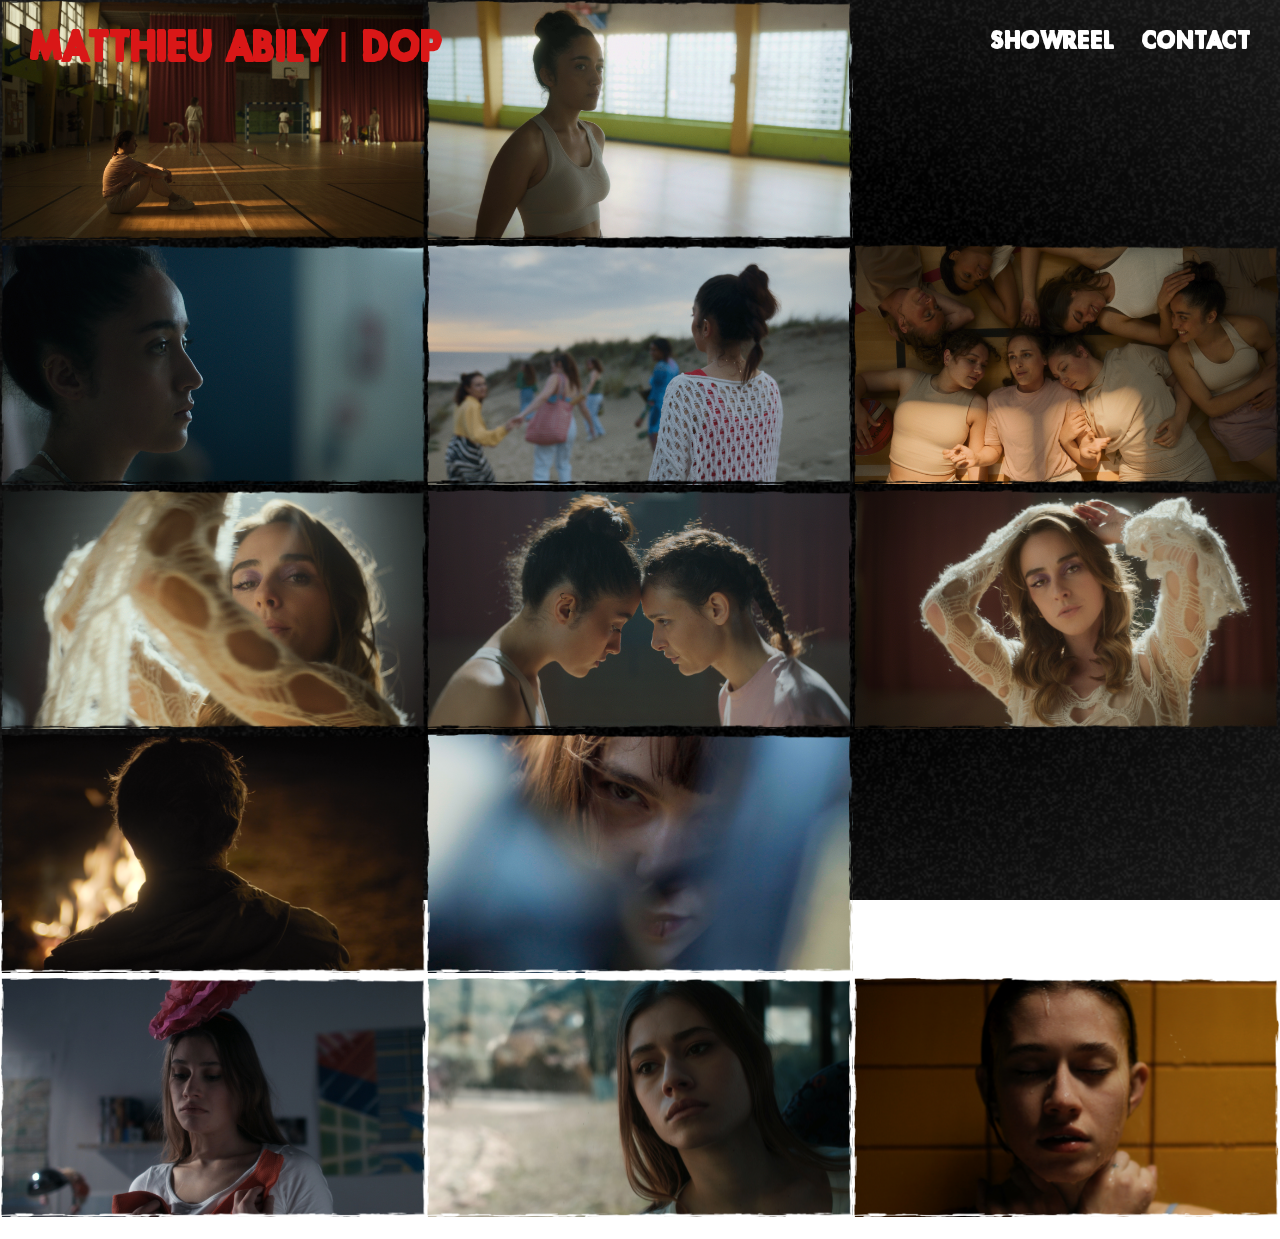
==== index.html @ f07590d4 "Update index.html" ====
<!DOCTYPE html>
<html lang="en">
  <head>
    <meta charset="UTF-8" />
    <meta http-equiv="X-UA-Compatible" content="IE=edge" />
    <meta name="viewport" content="width=device-width, initial-scale=1.0" />
    <link rel="preconnect" href="https://fonts.googleapis.com" />
    <link rel="stylesheet" href="css/fonts/fucktura/fucktura.css" />
    <link rel="stylesheet" href="css/reset.css" />
    <link rel="stylesheet" href="css/style.css" />
    <title>matthieu abily</title>
    <meta name="description" content="Matthieu Abily | Director of photography" />

    <link rel="icon" type="image/png" href="/favicon-96x96.png" sizes="96x96" />
    <link rel="icon" type="image/svg+xml" href="/favicon.svg" />
    <link rel="shortcut icon" href="/favicon.ico" />
    <link rel="apple-touch-icon" sizes="180x180" href="/apple-touch-icon.png" />
    <meta name="apple-mobile-web-app-title" content="Matthieu Abily" />
    <link rel="manifest" href="/site.webmanifest" />

    <script src="js/app.js"></script>
  </head>
  <body>
    <div id="background"><div id="grain"></div></div>

    <div id="title">
      <a href="/">matthieu abily | dop</a>
    </div>

    <div id="menu">
      <div class="item">
        <a href="showreel.html" class="glitched-text glitched-text-over"
          >showreel</a
        >
      </div>
      <div class="item">
        <a href="contact.html" class="glitched-text glitched-text-over"
          >contact</a
        >
      </div>
    </div>

    <div id="content">
      <div class="images-gallery">
        <div class="img-container">
          <img src="images/projects/TUMENS/TUMENS_01.png" alt="" />
          <span class="label">TU MENS - DOCILE</span>
        </div>
         <div class="img-container">
          <img src="images/projects/TUMENS/TUMENS_02.png" alt="" />
          <span class="label">TU MENS - DOCILE</span>
        </div>
         <div class="img-container">
          <img src="images/projects/TUMENS/TUMENS_03.png" alt="" />
          <span class="label">TU MENS - DOCILE</span>
        </div>
        <div class="img-container">
          <img src="images/projects/TUMENS/TUMENS_04.png" alt="" />
          <span class="label">TU MENS - DOCILE</span>
        </div>
        <div class="img-container">
          <img src="images/projects/TUMENS/TUMENS_05.png" alt="" />
          <span class="label">TU MENS - DOCILE</span>
        </div>
        <div class="img-container">
          <img src="images/projects/TUMENS/TUMENS_06.png" alt="" />
          <span class="label">TU MENS - DOCILE</span>
        </div>
        <div class="img-container">
          <img src="images/projects/TUMENS/TUMENS_07.png" alt="" />
          <span class="label">TU MENS - DOCILE</span>
        </div>
        <div class="img-container">
          <img src="images/projects/TUMENS/TUMENS_08.png" alt="" />
          <span class="label">TU MENS - DOCILE</span>
        </div>
        <div class="img-container">
          <img src="images/projects/TUMENS/TUMENS_09.png" alt="" />
          <span class="label">TU MENS - DOCILE</span>
        </div>
        <div class="img-container">
          <img src="images/projects/FR/FR_1.png" alt="" />
          <span class="label">AU FER ROUGE</span>
        </div>
        <div class="img-container">
          <img src="images/projects/FR/FR_2.jpg" alt="" />
          <span class="label">AU FER ROUGE</span>
        </div>
        <div class="img-container">
          <img src="images/projects/FR/FR_3.png" alt="" />
          <span class="label">AU FER ROUGE</span>
        </div>
        <div class="img-container">
          <img src="images/projects/OF/OF_1.jpg" alt="" />
          <span class="label">OISEAU FUMEUX</span>
        </div>
        <div class="img-container">
          <img src="images/projects/OF/OF_2.jpg" alt="" />
          <span class="label">OISEAU FUMEUX</span>
        </div>
        <div class="img-container">
          <img src="images/projects/OF/OF_3.jpg" alt="" />
          <span class="label">OISEAU FUMEUX</span>
        </div>
        <div class="img-container">
          <img src="images/projects/CR/CR_1.png" alt="" />
          <span class="label">CRIMSON EDUCATION - PARIS</span>
        </div>
        <div class="img-container">
          <img src="images/projects/CR/CR_2.png" alt="" />
          <span class="label">CRIMSON EDUCATION - PARIS</span>
        </div>
        <!-- Mat, tu prends les lignes entre ici -->
        <div class="img-container">
          <img src="images/projects/CR/CR_3.png" alt="" />
          <span class="label">CRIMSON EDUCATION - PARIS</span>
        </div>
        <!-- et la; et tu copies colle pour rajouter des images. Tu colles directement en dessous de ce message, au dessus du </div> -->
      </div>
    </div>
  </body>
</html>
---- css/fonts/fucktura/fucktura.css ----
@font-face {
    font-family: 'Fucktura';
    src: url('HFucktura-Heavy.woff2') format('woff2'),
        url('HFucktura-Heavy.woff') format('woff');
    font-weight: 900;
    font-style: normal;
    font-display: swap;
}

@font-face {
    font-family: 'Fucktura';
    src: url('HFucktura-Thin.woff2') format('woff2'),
        url('HFucktura-Thin.woff') format('woff');
    font-weight: 100;
    font-style: normal;
    font-display: swap;
}
---- css/style.css ----
html,
body {
    color: white;
    /* font below */
    font-family: 'Fucktura', Arial, Helvetica, sans-serif;
}

#background {
    position: fixed;
    top: 0;
    left: 0;
    width: 100%;
    height: 100%;
    overflow: hidden;
    background: radial-gradient(ellipse at center, black 50%, rgba(0, 0, 0, 0.9) 100%);
    z-index: -2;
}

#background #grain {
    content: '';
    background-image: url('../images/noise-white.png');
    background-repeat: repeat;
    background-size: 200px;
    position: absolute;
    top: -50%;
    left: -50%;
    width: 200vw;
    height: 200vh;
    animation: grain 1.5s steps(6) infinite;
    -webkit-animation: grain 1.5s steps(6) infinite;
    -moz-animation: grain 1.5s steps(6) infinite;
    -ms-animation: grain 1.5s steps(6) infinite;
    -o-animation: grain 1.5s steps(6) infinite;
    z-index: -1;
    opacity: 0.2;
}

@keyframes grain {

    0%,
    100% {
        transform: translate(0, 0);
    }

    10% {
        transform: translate(-5%, 10%);
    }

    30% {
        transform: translate(20%, -15%);
    }

    50% {
        transform: translate(-12%, 9%);
    }

    70% {
        transform: translate(9%, -20%);
    }

    90% {
        transform: translate(-15%, 7%);
    }
}

@-webkit-keyframes grain {

    0%,
    100% {
        transform: translate(0, 0);
    }

    10% {
        transform: translate(-5%, 10%);
    }

    30% {
        transform: translate(20%, -15%);
    }

    50% {
        transform: translate(-12%, 9%);
    }

    70% {
        transform: translate(9%, -20%);
    }

    90% {
        transform: translate(-15%, 7%);
    }
}

@-moz-keyframes grain {

    0%,
    100% {
        transform: translate(0, 0);
    }

    10% {
        transform: translate(-5%, 10%);
    }

    30% {
        transform: translate(20%, -15%);
    }

    50% {
        transform: translate(-12%, 9%);
    }

    70% {
        transform: translate(9%, -20%);
    }

    90% {
        transform: translate(-15%, 7%);
    }
}

@-ms-keyframes grain {

    0%,
    100% {
        transform: translate(0, 0);
    }

    10% {
        transform: translate(-5%, 10%);
    }

    30% {
        transform: translate(20%, -15%);
    }

    50% {
        transform: translate(-12%, 9%);
    }

    70% {
        transform: translate(9%, -20%);
    }

    90% {
        transform: translate(-15%, 7%);
    }
}

@-o-keyframes grain {

    0%,
    100% {
        transform: translate(0, 0);
    }

    10% {
        transform: translate(-5%, 10%);
    }

    30% {
        transform: translate(20%, -15%);
    }

    50% {
        transform: translate(-12%, 9%);
    }

    70% {
        transform: translate(9%, -20%);
    }

    90% {
        transform: translate(-15%, 7%);
    }
}

.ink-highlighted {
    font-weight: bolder;
    background: linear-gradient(104deg, rgba(0, 0, 0, 0) 0.9%, rgba(0, 0, 0, 1.25) 2.4%, rgba(0, 0, 0, 0.5) 5.8%, rgba(0, 0, 0, 0.1) 93%, rgba(0, 0, 0, 0.7) 96%, rgba(0, 0, 0, 0) 98%), linear-gradient(183deg, rgba(255, 255, 255, 0) 0%, rgba(255, 255, 255, 0.3) 7.9%, rgba(255, 255, 255, 0) 15%);

    padding: 0.6em 13.7px;
    box-decoration-break: clone;
    -webkit-box-decoration-break: clone;
    margin: 0;
    border-radius: 7.5px;
    /* text-shadow: -12px 12px 9.8px rgba(130, 255, 173,0.7), 21px -18.1px 7.3px rgba(255, 255, 255,1), -18.1px -27.3px 30px rgba(255, 255, 255,1); */
}

#title {
    position: fixed;
    font-size: 2em;
    font-weight: 900;
    top: 30px;
    left: 30px;
    z-index: 99999;

    letter-spacing: 0px;
}

#title a {
    color: #d91717;
    text-decoration: none;
}

#title #subtitle::before {
    content: "x";
    font-size: 0.5em;
    padding: 0 1em;
}

#title div {
    display: inline-block;
}

#menu {
    position: fixed;
    font-size: 1.2em;
    top: 30px;
    right: 30px;
    z-index: 99999;
    font-weight: 900;
}

#menu .item {
    display: inline-block;
    cursor: pointer;
}

#menu .item:not(:first-child) {
    margin-left: 1em;
}

#menu .item a {
    color: white;
    text-decoration: none;
}

.glitched-text {
    position: relative;

    span {
        display: inline-block;
    }
}

#content .images-gallery {
    --gallery-gap: 1px;

    display: grid;
    grid-template-columns: repeat(3, 1fr);
    grid-column-gap: var(--gallery-gap);
    grid-row-gap: var(--gallery-gap);

    padding: var(--gallery-gap);
}

#content .images-gallery .img-container {
    text-align: center;
    position: relative;
}

#content .images-gallery img {
    width: 100%;
    mask-image: url('../images/borders/inverted-burnt-1.png');
    mask-size: 100%;
}

#content .images-gallery .img-container .label {
    position: absolute;
    bottom: 15px;
    left: 0;
    padding: 5px;
    font-size: 1em;
    opacity: 0;
    width: calc(100% - 5px * 2);
    transition: opacity 0.2s ease-in-out;
}

#content .images-gallery .img-container:hover .label {
    opacity: 0.8;
}

@keyframes eye-frames {
    from {
        object-position: 0px;
    }

    to {
        object-position: -880px;
    }
}

@-webkit-keyframes eye-frames {
    from {
        object-position: 0px;
    }

    to {
        object-position: -880px;
    }
}

@-moz-keyframes eye-frames {
    from {
        object-position: 0px;
    }

    to {
        object-position: -880px;
    }
}

@-ms-keyframes eye-frames {
    from {
        object-position: 0px;
    }

    to {
        object-position: -880px;
    }
}

@-o-keyframes eye-frames {
    from {
        object-position: 0px;
    }

    to {
        object-position: -880px;
    }
}

#contact {
    position: absolute;
    top: 50%;
    left: 50%;
    transform: translate(-50%, -50%);
    width: 100%;
    text-align: center;
}

#contact a {
    display: inline-block;
    cursor: pointer;
}

#contact a .logo-element {
    display: inline-block;
    height: 220px;
    width: 220px;
    margin: 1em;
    object-position: top left;
    object-fit: cover;
}

#contact a:hover .logo-element {
    animation: eye-frames .4s steps(4) infinite;
    -webkit-animation: eye-frames .4s steps(4) infinite;
    -moz-animation: eye-frames .4s steps(4) infinite;
    -ms-animation: eye-frames .4s steps(4) infinite;
    -o-animation: eye-frames .4s steps(4) infinite;
    animation-direction: alternate;
    -webkit-animation-direction: alternate;
    -moz-animation-direction: alternate;
    -ms-animation-direction: alternate;
    -o-animation-direction: alternate;
}

#contact #legend {
    font-size: 1.2em;
    margin-top: 1em;
}

#footer {
    position: absolute;
    bottom: 20px;
    width: 100%;
    text-align: center;
    font-family: Arial, Helvetica, sans-serif;
    opacity: 0.5;
}

/* Mobile */
@media only screen and (max-width: 767px) {
    #title {
        font-size: 0.85em;
        top: 10px;
        left: 10px;
    }

    #menu {
        font-size: 0.6em;
        top: 13px;
        right: 10px;
    }

    #menu .item {
        margin-left: 0.15em;
    }

    #content .images-gallery {
        grid-template-columns: repeat(1, 1fr);
    }

    #contact {
        position: static;
        transform: none;
        margin-top: 10%;
    }

    #footer {
        position: static;
        margin-top: 10%;
        margin-bottom: 1em;
    }
}
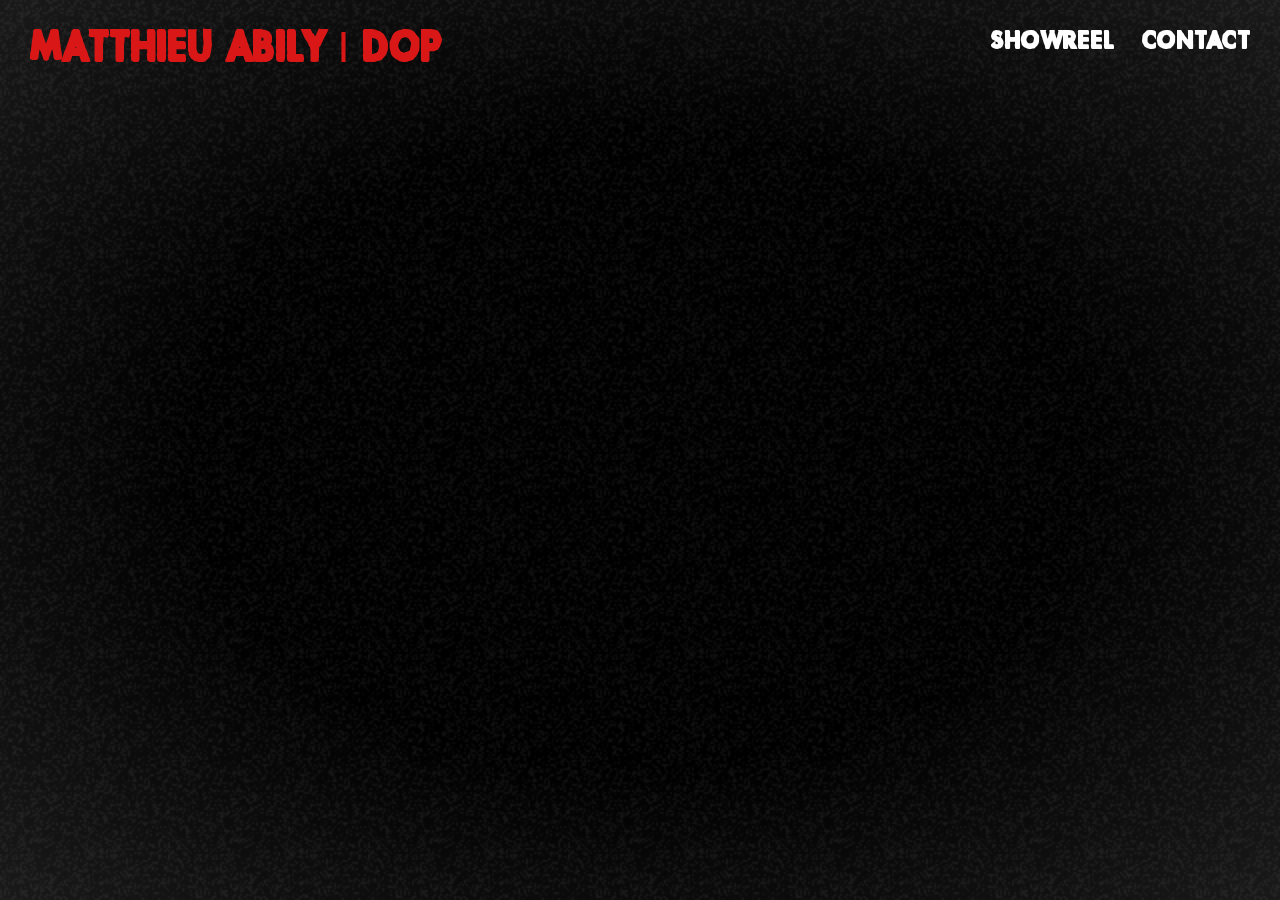
==== commit b12975af: "optimise images" ====
--- a/index.html
+++ b/index.html
@@ -8,8 +8,11 @@
     <link rel="stylesheet" href="css/fonts/fucktura/fucktura.css" />
     <link rel="stylesheet" href="css/reset.css" />
     <link rel="stylesheet" href="css/style.css" />
-    <title>matthieu abily</title>
-    <meta name="description" content="Matthieu Abily | Director of photography" />
+    <title>MATTHIEU ABILY</title>
+    <meta
+      name="description"
+      content="Matthieu Abily | Director of photography"
+    />
 
     <link rel="icon" type="image/png" href="/favicon-96x96.png" sizes="96x96" />
     <link rel="icon" type="image/svg+xml" href="/favicon.svg" />
@@ -43,76 +46,205 @@
     <div id="content">
       <div class="images-gallery">
         <div class="img-container">
-          <img src="images/projects/TUMENS/TUMENS_01.png" alt="" />
-          <span class="label">TU MENS - DOCILE</span>
-        </div>
-         <div class="img-container">
-          <img src="images/projects/TUMENS/TUMENS_02.png" alt="" />
-          <span class="label">TU MENS - DOCILE</span>
-        </div>
-         <div class="img-container">
-          <img src="images/projects/TUMENS/TUMENS_03.png" alt="" />
-          <span class="label">TU MENS - DOCILE</span>
-        </div>
-        <div class="img-container">
-          <img src="images/projects/TUMENS/TUMENS_04.png" alt="" />
-          <span class="label">TU MENS - DOCILE</span>
-        </div>
-        <div class="img-container">
-          <img src="images/projects/TUMENS/TUMENS_05.png" alt="" />
-          <span class="label">TU MENS - DOCILE</span>
-        </div>
-        <div class="img-container">
-          <img src="images/projects/TUMENS/TUMENS_06.png" alt="" />
-          <span class="label">TU MENS - DOCILE</span>
-        </div>
-        <div class="img-container">
-          <img src="images/projects/TUMENS/TUMENS_07.png" alt="" />
-          <span class="label">TU MENS - DOCILE</span>
-        </div>
-        <div class="img-container">
-          <img src="images/projects/TUMENS/TUMENS_08.png" alt="" />
-          <span class="label">TU MENS - DOCILE</span>
-        </div>
-        <div class="img-container">
-          <img src="images/projects/TUMENS/TUMENS_09.png" alt="" />
-          <span class="label">TU MENS - DOCILE</span>
-        </div>
-        <div class="img-container">
-          <img src="images/projects/FR/FR_1.png" alt="" />
+          <picture>
+            <source
+              srcset="images/projects/TUMENS/TUMENS_01.webp"
+              type="image/webp"
+            />
+            <img
+              src="images/projects/TUMENS/TUMENS_01.png"
+              alt="TU MENS - DOCILE"
+              loading="lazy"
+            />
+          </picture>
+          <span class="label">TU MENS - DOCILE</span>
+        </div>
+        <div class="img-container">
+          <picture>
+            <source
+              srcset="images/projects/TUMENS/TUMENS_02.webp"
+              type="image/webp"
+            />
+            <img
+              src="images/projects/TUMENS/TUMENS_02.png"
+              alt="TU MENS - DOCILE"
+              loading="lazy"
+            />
+          </picture>
+          <span class="label">TU MENS - DOCILE</span>
+        </div>
+        <div class="img-container">
+          <picture>
+            <source
+              srcset="images/projects/TUMENS/TUMENS_03.webp"
+              type="image/webp"
+            />
+            <img
+              src="images/projects/TUMENS/TUMENS_03.png"
+              alt="TU MENS - DOCILE"
+              loading="lazy"
+            />
+          </picture>
+          <span class="label">TU MENS - DOCILE</span>
+        </div>
+        <div class="img-container">
+          <picture>
+            <source
+              srcset="images/projects/TUMENS/TUMENS_04.webp"
+              type="image/webp"
+            />
+            <img
+              src="images/projects/TUMENS/TUMENS_04.png"
+              alt="TU MENS - DOCILE"
+              loading="lazy"
+            />
+          </picture>
+          <span class="label">TU MENS - DOCILE</span>
+        </div>
+        <div class="img-container">
+          <picture>
+            <source
+              srcset="images/projects/TUMENS/TUMENS_05.webp"
+              type="image/webp"
+            />
+            <img
+              src="images/projects/TUMENS/TUMENS_05.png"
+              alt="TU MENS - DOCILE"
+              loading="lazy"
+            />
+          </picture>
+          <span class="label">TU MENS - DOCILE</span>
+        </div>
+        <div class="img-container">
+          <picture>
+            <source
+              srcset="images/projects/TUMENS/TUMENS_06.webp"
+              type="image/webp"
+            />
+            <img
+              src="images/projects/TUMENS/TUMENS_06.png"
+              alt="TU MENS - DOCILE"
+              loading="lazy"
+            />
+          </picture>
+          <span class="label">TU MENS - DOCILE</span>
+        </div>
+        <div class="img-container">
+          <picture>
+            <source
+              srcset="images/projects/TUMENS/TUMENS_07.webp"
+              type="image/webp"
+            />
+            <img
+              src="images/projects/TUMENS/TUMENS_07.png"
+              alt="TU MENS - DOCILE"
+              loading="lazy"
+            />
+          </picture>
+          <span class="label">TU MENS - DOCILE</span>
+        </div>
+        <div class="img-container">
+          <picture>
+            <source
+              srcset="images/projects/TUMENS/TUMENS_08.webp"
+              type="image/webp"
+            />
+            <img
+              src="images/projects/TUMENS/TUMENS_08.png"
+              alt="TU MENS - DOCILE"
+              loading="lazy"
+            />
+          </picture>
+          <span class="label">TU MENS - DOCILE</span>
+        </div>
+        <div class="img-container">
+          <picture>
+            <source
+              srcset="images/projects/TUMENS/TUMENS_09.webp"
+              type="image/webp"
+            />
+            <img
+              src="images/projects/TUMENS/TUMENS_09.png"
+              alt="TU MENS - DOCILE"
+              loading="lazy"
+            />
+          </picture>
+          <span class="label">TU MENS - DOCILE</span>
+        </div>
+        <div class="img-container">
+          <picture>
+            <source srcset="images/projects/FR/FR_1.webp" type="image/webp" />
+            <img
+              src="images/projects/FR/FR_1.png"
+              alt="AU FER ROUGE"
+              loading="lazy"
+            />
+          </picture>
           <span class="label">AU FER ROUGE</span>
         </div>
         <div class="img-container">
-          <img src="images/projects/FR/FR_2.jpg" alt="" />
+          <picture>
+            <source srcset="images/projects/FR/FR_2.webp" type="image/webp" />
+            <img
+              src="images/projects/FR/FR_2.png"
+              alt="AU FER ROUGE"
+              loading="lazy"
+            />
+          </picture>
           <span class="label">AU FER ROUGE</span>
         </div>
         <div class="img-container">
-          <img src="images/projects/FR/FR_3.png" alt="" />
+          <picture>
+            <source srcset="images/projects/FR/FR_3.webp" type="image/webp" />
+            <img
+              src="images/projects/FR/FR_3.png"
+              alt="AU FER ROUGE"
+              loading="lazy"
+            />
+          </picture>
           <span class="label">AU FER ROUGE</span>
         </div>
         <div class="img-container">
-          <img src="images/projects/OF/OF_1.jpg" alt="" />
+          <picture>
+            <source srcset="images/projects/OF/OF_1.webp" type="image/webp" />
+            <img src="images/projects/OF/OF_1.jpg" alt="" loading="lazy" />
+          </picture>
           <span class="label">OISEAU FUMEUX</span>
         </div>
         <div class="img-container">
-          <img src="images/projects/OF/OF_2.jpg" alt="" />
+          <picture>
+            <source srcset="images/projects/OF/OF_2.webp" type="image/webp" />
+            <img src="images/projects/OF/OF_2.jpg" alt="" loading="lazy" />
+          </picture>
           <span class="label">OISEAU FUMEUX</span>
         </div>
         <div class="img-container">
-          <img src="images/projects/OF/OF_3.jpg" alt="" />
+          <picture>
+            <source srcset="images/projects/OF/OF_3.webp" type="image/webp" />
+            <img src="images/projects/OF/OF_3.jpg" alt="" loading="lazy" />
+          </picture>
           <span class="label">OISEAU FUMEUX</span>
         </div>
         <div class="img-container">
-          <img src="images/projects/CR/CR_1.png" alt="" />
+          <picture>
+            <source srcset="images/projects/CR/CR_1.webp" type="image/webp" />
+            <img src="images/projects/CR/CR_1.png" alt="" loading="lazy" />
+          </picture>
           <span class="label">CRIMSON EDUCATION - PARIS</span>
         </div>
         <div class="img-container">
-          <img src="images/projects/CR/CR_2.png" alt="" />
+          <picture>
+            <source srcset="images/projects/CR/CR_2.webp" type="image/webp" />
+            <img src="images/projects/CR/CR_2.png" alt="" loading="lazy" />
+          </picture>
           <span class="label">CRIMSON EDUCATION - PARIS</span>
         </div>
         <!-- Mat, tu prends les lignes entre ici -->
         <div class="img-container">
-          <img src="images/projects/CR/CR_3.png" alt="" />
+          <picture>
+            <source srcset="images/projects/CR/CR_3.webp" type="image/webp" />
+            <img src="images/projects/CR/CR_3.png" alt="" loading="lazy" />
+          </picture>
           <span class="label">CRIMSON EDUCATION - PARIS</span>
         </div>
         <!-- et la; et tu copies colle pour rajouter des images. Tu colles directement en dessous de ce message, au dessus du </div> -->
--- a/css/style.css
+++ b/css/style.css
@@ -266,6 +266,12 @@
     mask-size: 100%;
 }
 
+@supports (mask-image: url('../images/borders/inverted-burnt-1.webp')) {
+    #content .images-gallery img {
+        mask-image: url('../images/borders/inverted-burnt-1.webp');
+    }
+}
+
 #content .images-gallery .img-container .label {
     position: absolute;
     bottom: 15px;
@@ -414,4 +420,4 @@
         margin-top: 10%;
         margin-bottom: 1em;
     }
-}
+}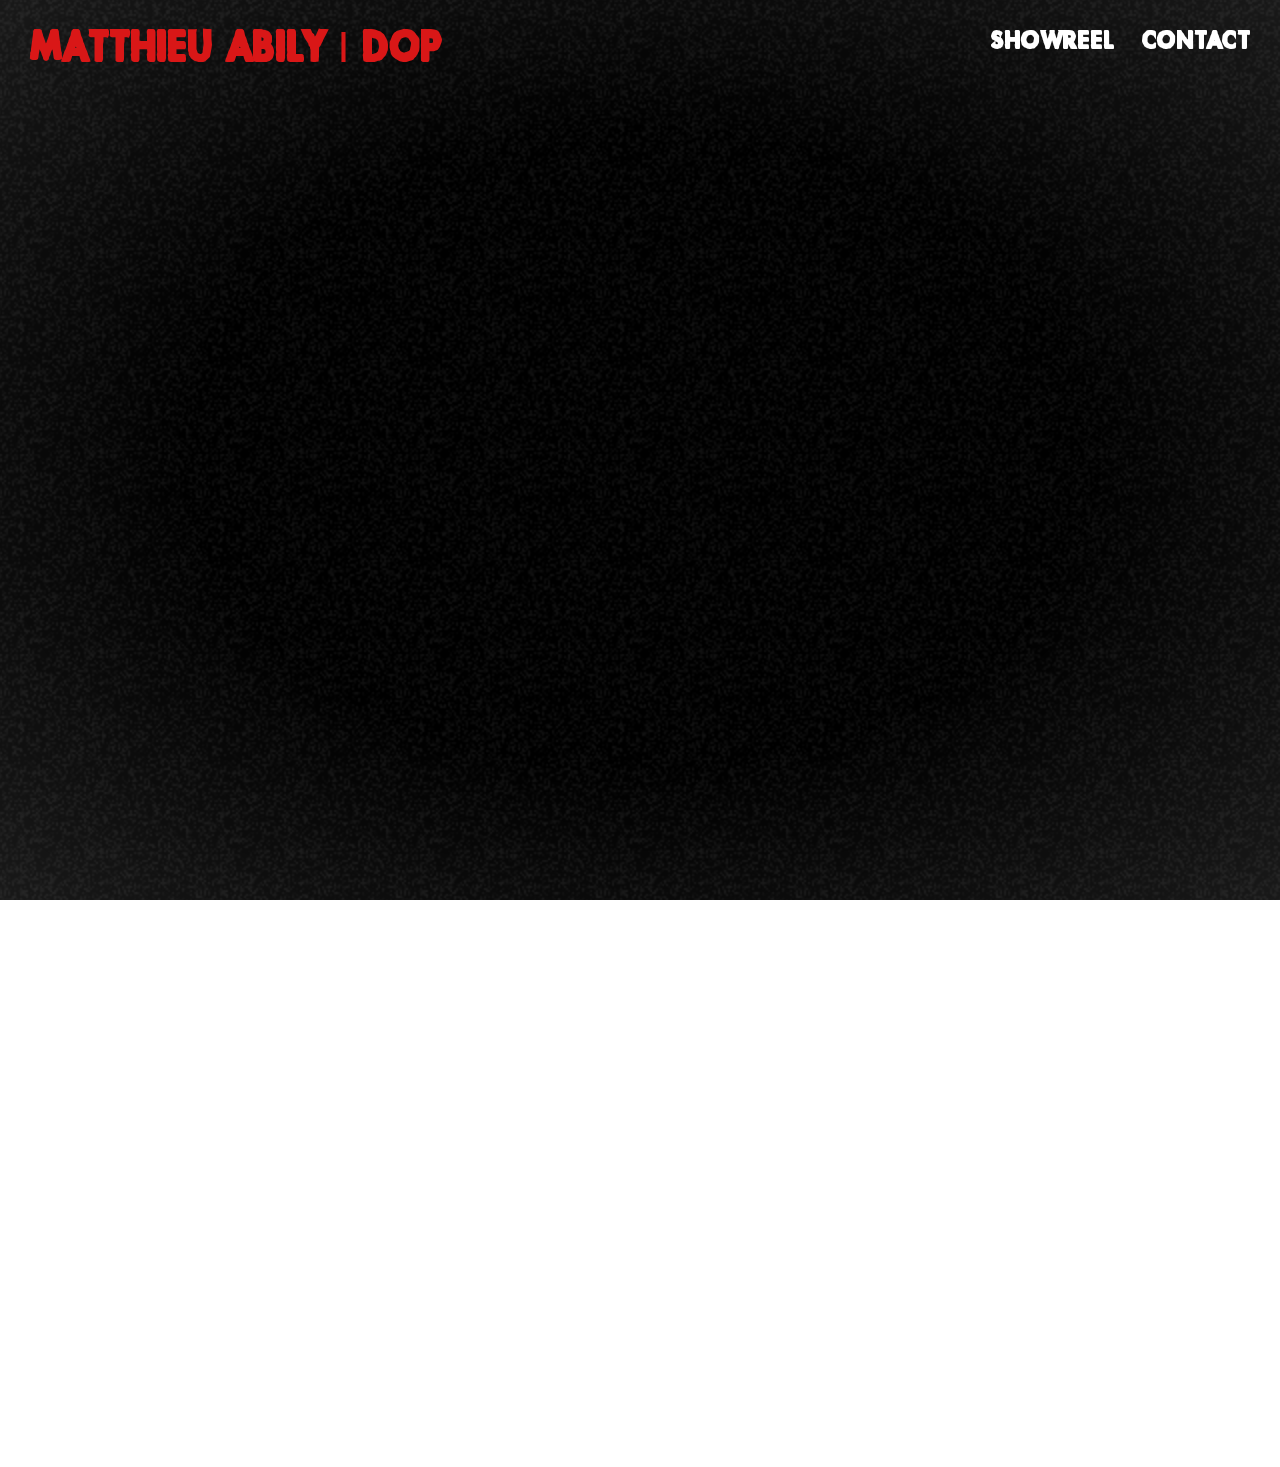
==== commit f77fc13b: "improve" ====
--- a/index.html
+++ b/index.html
@@ -46,205 +46,184 @@
     <div id="content">
       <div class="images-gallery">
         <div class="img-container">
-          <picture>
-            <source
-              srcset="images/projects/TUMENS/TUMENS_01.webp"
-              type="image/webp"
-            />
-            <img
-              src="images/projects/TUMENS/TUMENS_01.png"
-              alt="TU MENS - DOCILE"
-              loading="lazy"
-            />
-          </picture>
-          <span class="label">TU MENS - DOCILE</span>
-        </div>
-        <div class="img-container">
-          <picture>
-            <source
-              srcset="images/projects/TUMENS/TUMENS_02.webp"
-              type="image/webp"
-            />
-            <img
-              src="images/projects/TUMENS/TUMENS_02.png"
-              alt="TU MENS - DOCILE"
-              loading="lazy"
-            />
-          </picture>
-          <span class="label">TU MENS - DOCILE</span>
-        </div>
-        <div class="img-container">
-          <picture>
-            <source
-              srcset="images/projects/TUMENS/TUMENS_03.webp"
-              type="image/webp"
-            />
-            <img
-              src="images/projects/TUMENS/TUMENS_03.png"
-              alt="TU MENS - DOCILE"
-              loading="lazy"
-            />
-          </picture>
-          <span class="label">TU MENS - DOCILE</span>
-        </div>
-        <div class="img-container">
-          <picture>
-            <source
-              srcset="images/projects/TUMENS/TUMENS_04.webp"
-              type="image/webp"
-            />
-            <img
-              src="images/projects/TUMENS/TUMENS_04.png"
-              alt="TU MENS - DOCILE"
-              loading="lazy"
-            />
-          </picture>
-          <span class="label">TU MENS - DOCILE</span>
-        </div>
-        <div class="img-container">
-          <picture>
-            <source
-              srcset="images/projects/TUMENS/TUMENS_05.webp"
-              type="image/webp"
-            />
-            <img
-              src="images/projects/TUMENS/TUMENS_05.png"
-              alt="TU MENS - DOCILE"
-              loading="lazy"
-            />
-          </picture>
-          <span class="label">TU MENS - DOCILE</span>
-        </div>
-        <div class="img-container">
-          <picture>
-            <source
-              srcset="images/projects/TUMENS/TUMENS_06.webp"
-              type="image/webp"
-            />
-            <img
-              src="images/projects/TUMENS/TUMENS_06.png"
-              alt="TU MENS - DOCILE"
-              loading="lazy"
-            />
-          </picture>
-          <span class="label">TU MENS - DOCILE</span>
-        </div>
-        <div class="img-container">
-          <picture>
-            <source
-              srcset="images/projects/TUMENS/TUMENS_07.webp"
-              type="image/webp"
-            />
-            <img
-              src="images/projects/TUMENS/TUMENS_07.png"
-              alt="TU MENS - DOCILE"
-              loading="lazy"
-            />
-          </picture>
-          <span class="label">TU MENS - DOCILE</span>
-        </div>
-        <div class="img-container">
-          <picture>
-            <source
-              srcset="images/projects/TUMENS/TUMENS_08.webp"
-              type="image/webp"
-            />
-            <img
-              src="images/projects/TUMENS/TUMENS_08.png"
-              alt="TU MENS - DOCILE"
-              loading="lazy"
-            />
-          </picture>
-          <span class="label">TU MENS - DOCILE</span>
-        </div>
-        <div class="img-container">
-          <picture>
-            <source
-              srcset="images/projects/TUMENS/TUMENS_09.webp"
-              type="image/webp"
-            />
-            <img
-              src="images/projects/TUMENS/TUMENS_09.png"
-              alt="TU MENS - DOCILE"
-              loading="lazy"
-            />
-          </picture>
-          <span class="label">TU MENS - DOCILE</span>
-        </div>
-        <div class="img-container">
-          <picture>
-            <source srcset="images/projects/FR/FR_1.webp" type="image/webp" />
-            <img
-              src="images/projects/FR/FR_1.png"
-              alt="AU FER ROUGE"
-              loading="lazy"
-            />
-          </picture>
+          <img
+            src="images/optimized/projects/TUMENS/TUMENS_01.webp"
+            data-original="images/projects/TUMENS/TUMENS_01.png"
+            alt="TU MENS - DOCILE"
+            loading="lazy"
+            class="progressive-image"
+          />
+          <span class="label">TU MENS - DOCILE</span>
+        </div>
+        <div class="img-container">
+          <img
+            src="images/optimized/projects/TUMENS/TUMENS_02.webp"
+            data-original="images/projects/TUMENS/TUMENS_02.png"
+            alt="TU MENS - DOCILE"
+            loading="lazy"
+            class="progressive-image"
+          />
+          <span class="label">TU MENS - DOCILE</span>
+        </div>
+        <div class="img-container">
+          <img
+            src="images/optimized/projects/TUMENS/TUMENS_03.webp"
+            data-original="images/projects/TUMENS/TUMENS_03.png"
+            alt="TU MENS - DOCILE"
+            loading="lazy"
+            class="progressive-image"
+          />
+          <span class="label">TU MENS - DOCILE</span>
+        </div>
+        <div class="img-container">
+          <img
+            src="images/optimized/projects/TUMENS/TUMENS_04.webp"
+            data-original="images/projects/TUMENS/TUMENS_04.png"
+            alt="TU MENS - DOCILE"
+            loading="lazy"
+            class="progressive-image"
+          />
+          <span class="label">TU MENS - DOCILE</span>
+        </div>
+        <div class="img-container">
+          <img
+            src="images/optimized/projects/TUMENS/TUMENS_05.webp"
+            data-original="images/projects/TUMENS/TUMENS_05.png"
+            alt="TU MENS - DOCILE"
+            loading="lazy"
+            class="progressive-image"
+          />
+          <span class="label">TU MENS - DOCILE</span>
+        </div>
+        <div class="img-container">
+          <img
+            src="images/optimized/projects/TUMENS/TUMENS_06.webp"
+            data-original="images/projects/TUMENS/TUMENS_06.png"
+            alt="TU MENS - DOCILE"
+            loading="lazy"
+            class="progressive-image"
+          />
+          <span class="label">TU MENS - DOCILE</span>
+        </div>
+        <div class="img-container">
+          <img
+            src="images/optimized/projects/TUMENS/TUMENS_07.webp"
+            data-original="images/projects/TUMENS/TUMENS_07.png"
+            alt="TU MENS - DOCILE"
+            loading="lazy"
+            class="progressive-image"
+          />
+          <span class="label">TU MENS - DOCILE</span>
+        </div>
+        <div class="img-container">
+          <img
+            src="images/optimized/projects/TUMENS/TUMENS_08.webp"
+            data-original="images/projects/TUMENS/TUMENS_08.png"
+            alt="TU MENS - DOCILE"
+            loading="lazy"
+            class="progressive-image"
+          />
+          <span class="label">TU MENS - DOCILE</span>
+        </div>
+        <div class="img-container">
+          <img
+            src="images/optimized/projects/TUMENS/TUMENS_09.webp"
+            data-original="images/projects/TUMENS/TUMENS_09.png"
+            alt="TU MENS - DOCILE"
+            loading="lazy"
+            class="progressive-image"
+          />
+          <span class="label">TU MENS - DOCILE</span>
+        </div>
+        <div class="img-container">
+          <img
+            src="images/optimized/projects/FR/FR_1.webp"
+            data-original="images/projects/FR/FR_1.png"
+            alt="AU FER ROUGE"
+            loading="lazy"
+            class="progressive-image"
+          />
           <span class="label">AU FER ROUGE</span>
         </div>
         <div class="img-container">
-          <picture>
-            <source srcset="images/projects/FR/FR_2.webp" type="image/webp" />
-            <img
-              src="images/projects/FR/FR_2.png"
-              alt="AU FER ROUGE"
-              loading="lazy"
-            />
-          </picture>
+          <img
+            src="images/optimized/projects/FR/FR_2.webp"
+            data-original="images/projects/FR/FR_2.png"
+            alt="AU FER ROUGE"
+            loading="lazy"
+            class="progressive-image"
+          />
           <span class="label">AU FER ROUGE</span>
         </div>
         <div class="img-container">
-          <picture>
-            <source srcset="images/projects/FR/FR_3.webp" type="image/webp" />
-            <img
-              src="images/projects/FR/FR_3.png"
-              alt="AU FER ROUGE"
-              loading="lazy"
-            />
-          </picture>
+          <img
+            src="images/optimized/projects/FR/FR_3.webp"
+            data-original="images/projects/FR/FR_3.png"
+            alt="AU FER ROUGE"
+            loading="lazy"
+            class="progressive-image"
+          />
           <span class="label">AU FER ROUGE</span>
         </div>
         <div class="img-container">
-          <picture>
-            <source srcset="images/projects/OF/OF_1.webp" type="image/webp" />
-            <img src="images/projects/OF/OF_1.jpg" alt="" loading="lazy" />
-          </picture>
+          <img
+            src="images/optimized/projects/OF/OF_1.webp"
+            data-original="images/projects/OF/OF_1.jpg"
+            alt=""
+            loading="lazy"
+            class="progressive-image"
+          />
           <span class="label">OISEAU FUMEUX</span>
         </div>
         <div class="img-container">
-          <picture>
-            <source srcset="images/projects/OF/OF_2.webp" type="image/webp" />
-            <img src="images/projects/OF/OF_2.jpg" alt="" loading="lazy" />
-          </picture>
+          <img
+            src="images/optimized/projects/OF/OF_2.webp"
+            data-original="images/projects/OF/OF_2.jpg"
+            alt=""
+            loading="lazy"
+            class="progressive-image"
+          />
           <span class="label">OISEAU FUMEUX</span>
         </div>
         <div class="img-container">
-          <picture>
-            <source srcset="images/projects/OF/OF_3.webp" type="image/webp" />
-            <img src="images/projects/OF/OF_3.jpg" alt="" loading="lazy" />
-          </picture>
+          <img
+            src="images/optimized/projects/OF/OF_3.webp"
+            data-original="images/projects/OF/OF_3.jpg"
+            alt=""
+            loading="lazy"
+            class="progressive-image"
+          />
           <span class="label">OISEAU FUMEUX</span>
         </div>
         <div class="img-container">
-          <picture>
-            <source srcset="images/projects/CR/CR_1.webp" type="image/webp" />
-            <img src="images/projects/CR/CR_1.png" alt="" loading="lazy" />
-          </picture>
+          <img
+            src="images/optimized/projects/CR/CR_1.webp"
+            data-original="images/projects/CR/CR_1.png"
+            alt=""
+            loading="lazy"
+            class="progressive-image"
+          />
           <span class="label">CRIMSON EDUCATION - PARIS</span>
         </div>
         <div class="img-container">
-          <picture>
-            <source srcset="images/projects/CR/CR_2.webp" type="image/webp" />
-            <img src="images/projects/CR/CR_2.png" alt="" loading="lazy" />
-          </picture>
+          <img
+            src="images/optimized/projects/CR/CR_2.webp"
+            data-original="images/projects/CR/CR_2.png"
+            alt=""
+            loading="lazy"
+            class="progressive-image"
+          />
           <span class="label">CRIMSON EDUCATION - PARIS</span>
         </div>
         <!-- Mat, tu prends les lignes entre ici -->
         <div class="img-container">
-          <picture>
-            <source srcset="images/projects/CR/CR_3.webp" type="image/webp" />
-            <img src="images/projects/CR/CR_3.png" alt="" loading="lazy" />
-          </picture>
+          <img
+            src="images/optimized/projects/CR/CR_3.webp"
+            data-original="images/projects/CR/CR_3.png"
+            alt=""
+            loading="lazy"
+            class="progressive-image"
+          />
           <span class="label">CRIMSON EDUCATION - PARIS</span>
         </div>
         <!-- et la; et tu copies colle pour rajouter des images. Tu colles directement en dessous de ce message, au dessus du </div> -->
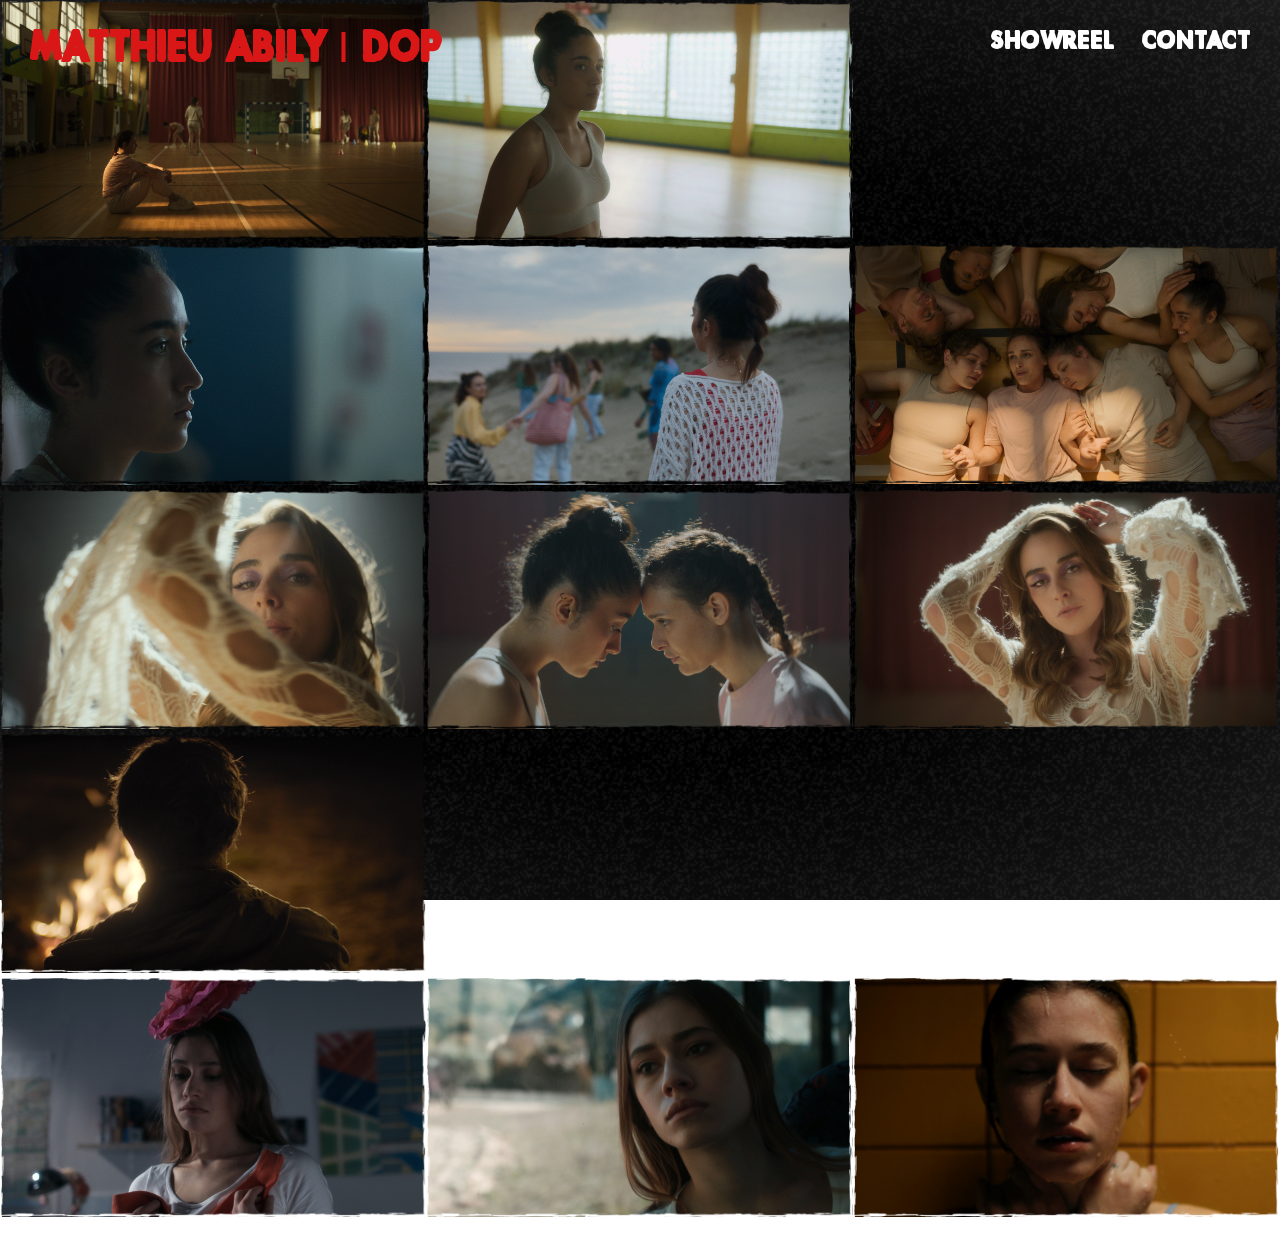
==== commit e7692c48: "yo ai" ====
--- a/index.html
+++ b/index.html
@@ -47,7 +47,7 @@
       <div class="images-gallery">
         <div class="img-container">
           <img
-            src="images/optimized/projects/TUMENS/TUMENS_01.webp"
+            src="images/projects/optimized/TUMENS/TUMENS_01.webp"
             data-original="images/projects/TUMENS/TUMENS_01.png"
             alt="TU MENS - DOCILE"
             loading="lazy"
@@ -57,7 +57,7 @@
         </div>
         <div class="img-container">
           <img
-            src="images/optimized/projects/TUMENS/TUMENS_02.webp"
+            src="images/projects/optimized/TUMENS/TUMENS_02.webp"
             data-original="images/projects/TUMENS/TUMENS_02.png"
             alt="TU MENS - DOCILE"
             loading="lazy"
@@ -67,7 +67,7 @@
         </div>
         <div class="img-container">
           <img
-            src="images/optimized/projects/TUMENS/TUMENS_03.webp"
+            src="images/projects/optimized/TUMENS/TUMENS_03.webp"
             data-original="images/projects/TUMENS/TUMENS_03.png"
             alt="TU MENS - DOCILE"
             loading="lazy"
@@ -77,7 +77,7 @@
         </div>
         <div class="img-container">
           <img
-            src="images/optimized/projects/TUMENS/TUMENS_04.webp"
+            src="images/projects/optimized/TUMENS/TUMENS_04.webp"
             data-original="images/projects/TUMENS/TUMENS_04.png"
             alt="TU MENS - DOCILE"
             loading="lazy"
@@ -87,7 +87,7 @@
         </div>
         <div class="img-container">
           <img
-            src="images/optimized/projects/TUMENS/TUMENS_05.webp"
+            src="images/projects/optimized/TUMENS/TUMENS_05.webp"
             data-original="images/projects/TUMENS/TUMENS_05.png"
             alt="TU MENS - DOCILE"
             loading="lazy"
@@ -97,7 +97,7 @@
         </div>
         <div class="img-container">
           <img
-            src="images/optimized/projects/TUMENS/TUMENS_06.webp"
+            src="images/projects/optimized/TUMENS/TUMENS_06.webp"
             data-original="images/projects/TUMENS/TUMENS_06.png"
             alt="TU MENS - DOCILE"
             loading="lazy"
@@ -107,7 +107,7 @@
         </div>
         <div class="img-container">
           <img
-            src="images/optimized/projects/TUMENS/TUMENS_07.webp"
+            src="images/projects/optimized/TUMENS/TUMENS_07.webp"
             data-original="images/projects/TUMENS/TUMENS_07.png"
             alt="TU MENS - DOCILE"
             loading="lazy"
@@ -117,7 +117,7 @@
         </div>
         <div class="img-container">
           <img
-            src="images/optimized/projects/TUMENS/TUMENS_08.webp"
+            src="images/projects/optimized/TUMENS/TUMENS_08.webp"
             data-original="images/projects/TUMENS/TUMENS_08.png"
             alt="TU MENS - DOCILE"
             loading="lazy"
@@ -127,7 +127,7 @@
         </div>
         <div class="img-container">
           <img
-            src="images/optimized/projects/TUMENS/TUMENS_09.webp"
+            src="images/projects/optimized/TUMENS/TUMENS_09.webp"
             data-original="images/projects/TUMENS/TUMENS_09.png"
             alt="TU MENS - DOCILE"
             loading="lazy"
@@ -137,7 +137,7 @@
         </div>
         <div class="img-container">
           <img
-            src="images/optimized/projects/FR/FR_1.webp"
+            src="images/projects/optimized/FR/FR_1.webp"
             data-original="images/projects/FR/FR_1.png"
             alt="AU FER ROUGE"
             loading="lazy"
@@ -147,7 +147,7 @@
         </div>
         <div class="img-container">
           <img
-            src="images/optimized/projects/FR/FR_2.webp"
+            src="images/projects/optimized/FR/FR_2.webp"
             data-original="images/projects/FR/FR_2.png"
             alt="AU FER ROUGE"
             loading="lazy"
@@ -157,7 +157,7 @@
         </div>
         <div class="img-container">
           <img
-            src="images/optimized/projects/FR/FR_3.webp"
+            src="images/projects/optimized/FR/FR_3.webp"
             data-original="images/projects/FR/FR_3.png"
             alt="AU FER ROUGE"
             loading="lazy"
@@ -167,7 +167,7 @@
         </div>
         <div class="img-container">
           <img
-            src="images/optimized/projects/OF/OF_1.webp"
+            src="images/projects/optimized/OF/OF_1.webp"
             data-original="images/projects/OF/OF_1.jpg"
             alt=""
             loading="lazy"
@@ -177,7 +177,7 @@
         </div>
         <div class="img-container">
           <img
-            src="images/optimized/projects/OF/OF_2.webp"
+            src="images/projects/optimized/OF/OF_2.webp"
             data-original="images/projects/OF/OF_2.jpg"
             alt=""
             loading="lazy"
@@ -187,7 +187,7 @@
         </div>
         <div class="img-container">
           <img
-            src="images/optimized/projects/OF/OF_3.webp"
+            src="images/projects/optimized/OF/OF_3.webp"
             data-original="images/projects/OF/OF_3.jpg"
             alt=""
             loading="lazy"
@@ -197,7 +197,7 @@
         </div>
         <div class="img-container">
           <img
-            src="images/optimized/projects/CR/CR_1.webp"
+            src="images/projects/optimized/CR/CR_1.webp"
             data-original="images/projects/CR/CR_1.png"
             alt=""
             loading="lazy"
@@ -207,7 +207,7 @@
         </div>
         <div class="img-container">
           <img
-            src="images/optimized/projects/CR/CR_2.webp"
+            src="images/projects/optimized/CR/CR_2.webp"
             data-original="images/projects/CR/CR_2.png"
             alt=""
             loading="lazy"
@@ -218,7 +218,7 @@
         <!-- Mat, tu prends les lignes entre ici -->
         <div class="img-container">
           <img
-            src="images/optimized/projects/CR/CR_3.webp"
+            src="images/projects/optimized/CR/CR_3.webp"
             data-original="images/projects/CR/CR_3.png"
             alt=""
             loading="lazy"
--- a/css/style.css
+++ b/css/style.css
@@ -266,12 +266,6 @@
     mask-size: 100%;
 }
 
-@supports (mask-image: url('../images/borders/inverted-burnt-1.webp')) {
-    #content .images-gallery img {
-        mask-image: url('../images/borders/inverted-burnt-1.webp');
-    }
-}
-
 #content .images-gallery .img-container .label {
     position: absolute;
     bottom: 15px;
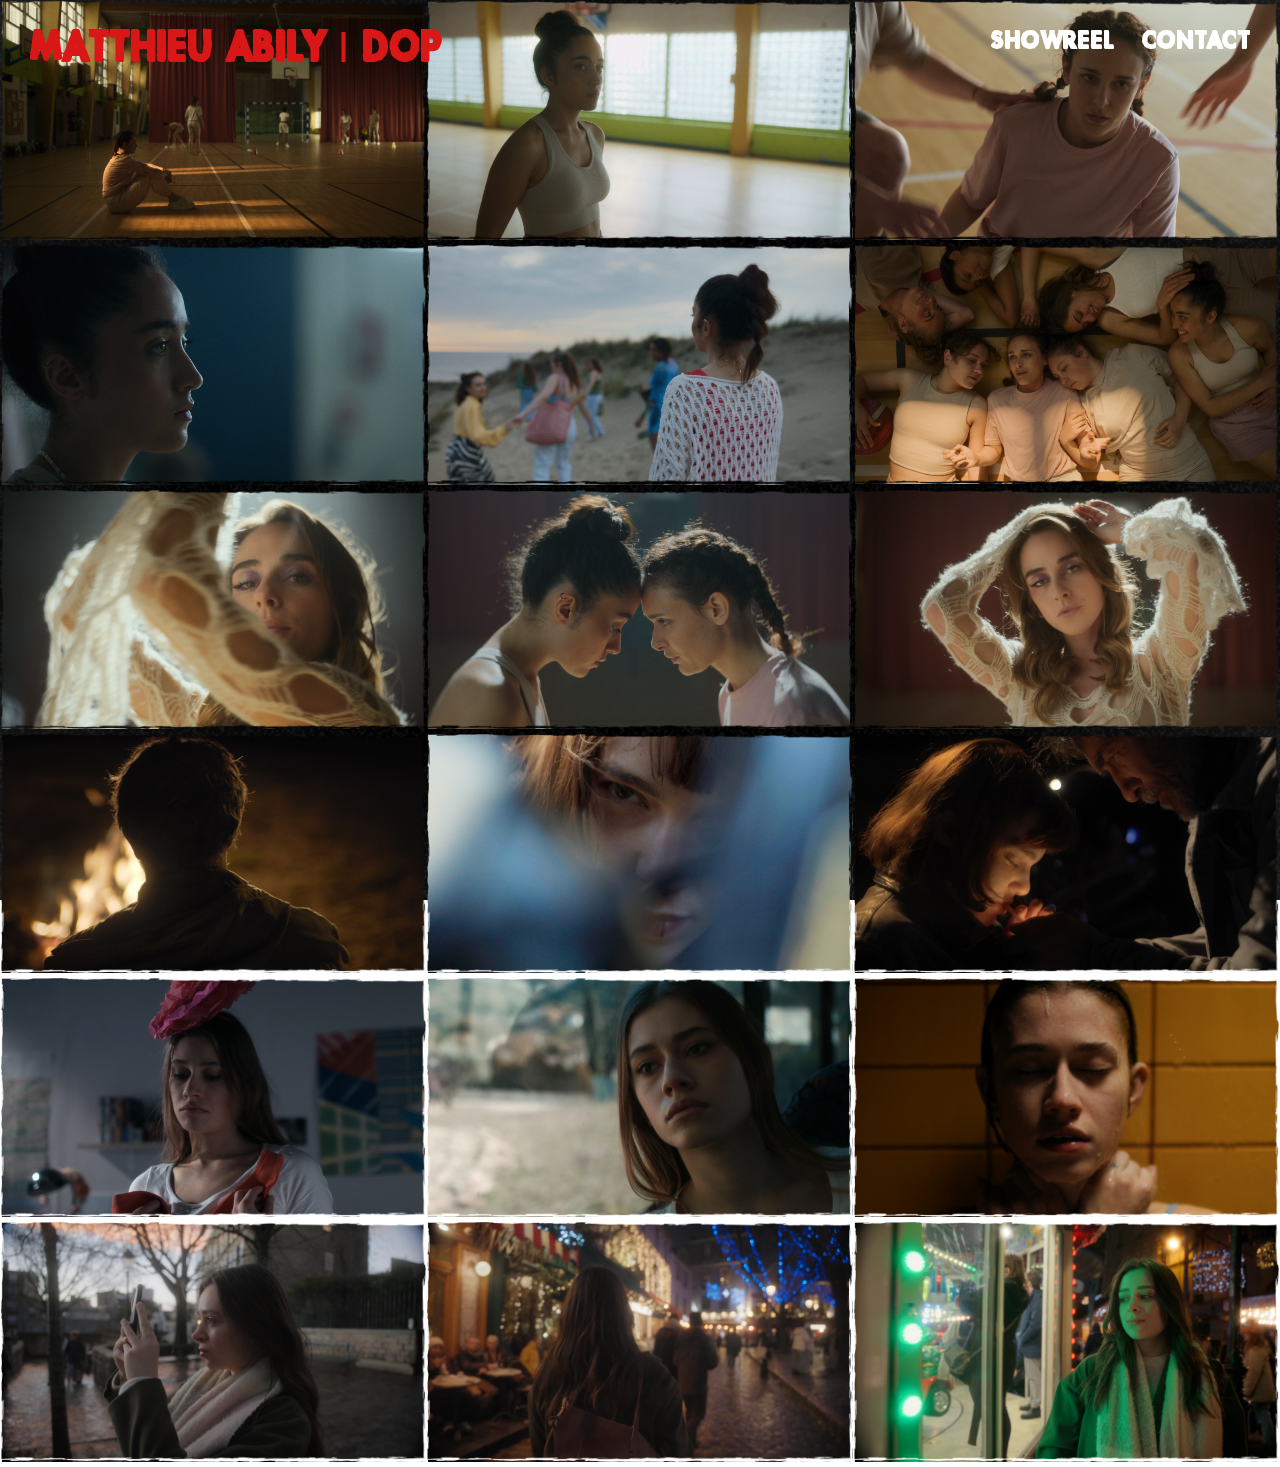
==== commit 1400bf40: "fix jpg" ====
--- a/index.html
+++ b/index.html
@@ -148,7 +148,7 @@
         <div class="img-container">
           <img
             src="images/projects/optimized/FR/FR_2.webp"
-            data-original="images/projects/FR/FR_2.png"
+            data-original="images/projects/FR/FR_2.jpg"
             alt="AU FER ROUGE"
             loading="lazy"
             class="progressive-image"
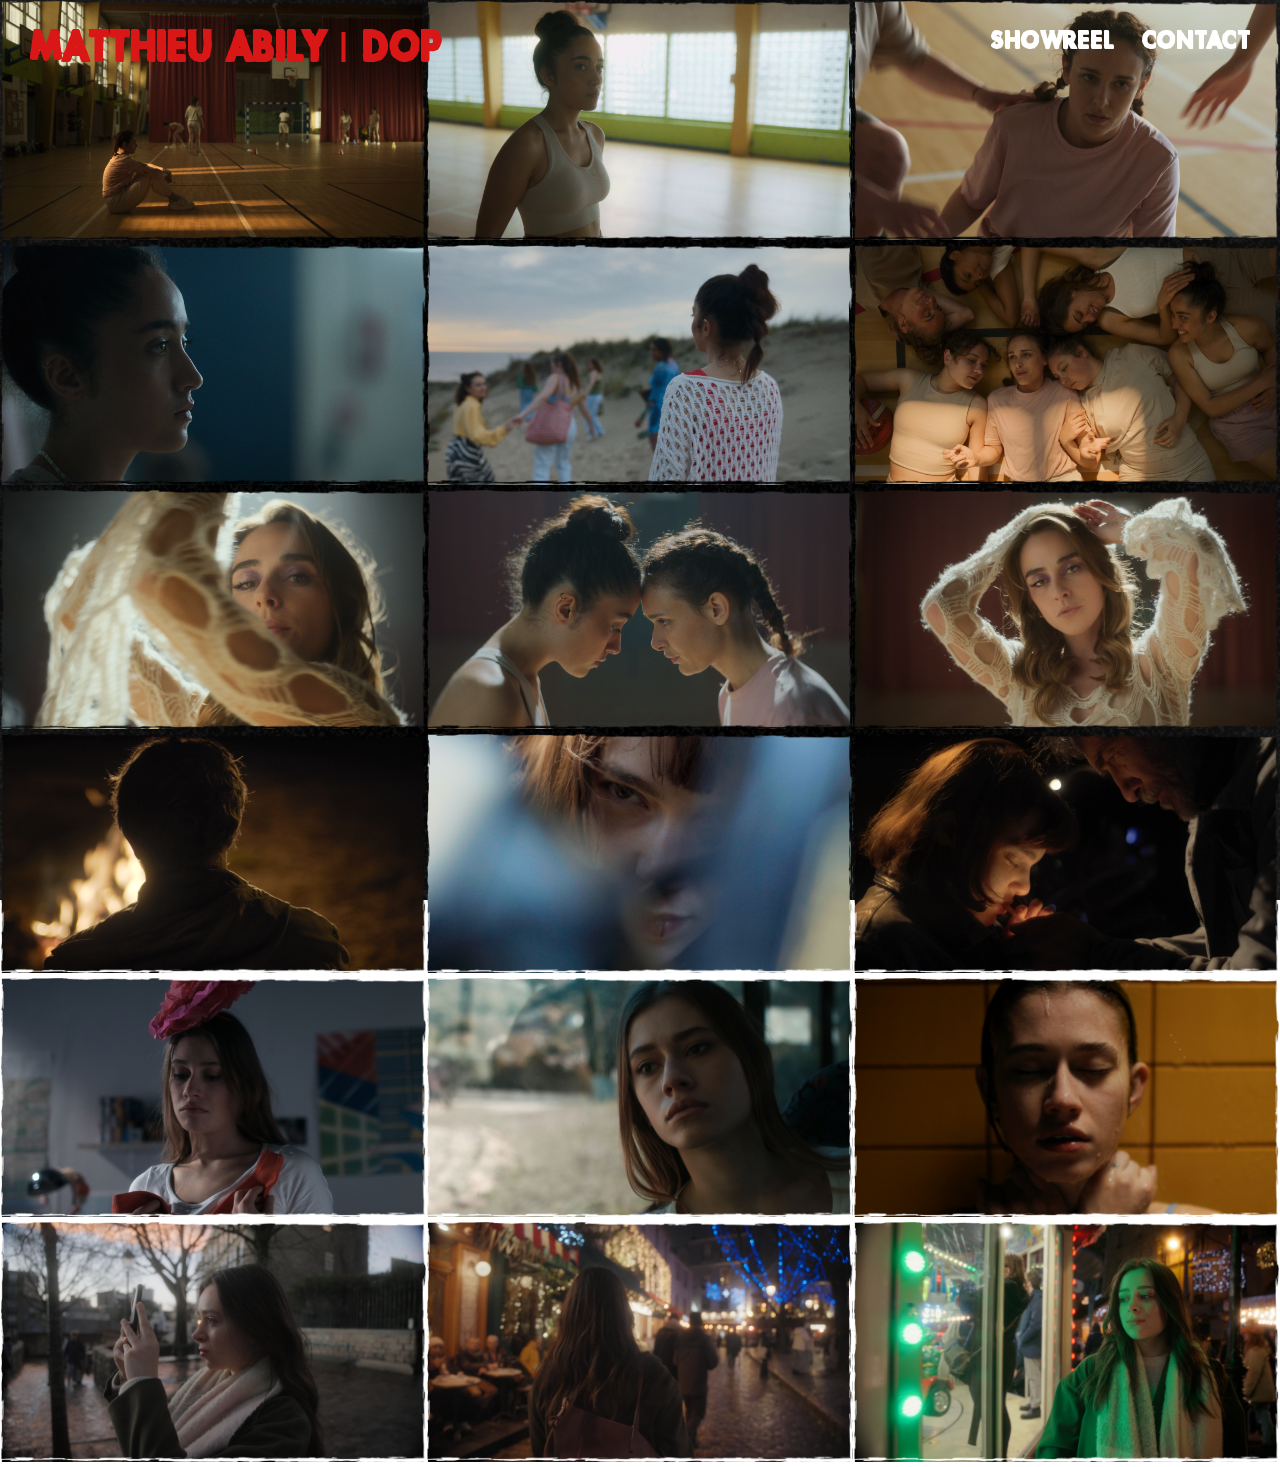
==== commit 8eaff7b8: "yo where's the perf at" ====
--- a/index.html
+++ b/index.html
@@ -1,233 +1,141 @@
 <!DOCTYPE html>
 <html lang="en">
-  <head>
-    <meta charset="UTF-8" />
-    <meta http-equiv="X-UA-Compatible" content="IE=edge" />
-    <meta name="viewport" content="width=device-width, initial-scale=1.0" />
-    <link rel="preconnect" href="https://fonts.googleapis.com" />
-    <link rel="stylesheet" href="css/fonts/fucktura/fucktura.css" />
-    <link rel="stylesheet" href="css/reset.css" />
-    <link rel="stylesheet" href="css/style.css" />
-    <title>MATTHIEU ABILY</title>
-    <meta
-      name="description"
-      content="Matthieu Abily | Director of photography"
-    />
 
-    <link rel="icon" type="image/png" href="/favicon-96x96.png" sizes="96x96" />
-    <link rel="icon" type="image/svg+xml" href="/favicon.svg" />
-    <link rel="shortcut icon" href="/favicon.ico" />
-    <link rel="apple-touch-icon" sizes="180x180" href="/apple-touch-icon.png" />
-    <meta name="apple-mobile-web-app-title" content="Matthieu Abily" />
-    <link rel="manifest" href="/site.webmanifest" />
+<head>
+  <meta charset="UTF-8" />
+  <meta http-equiv="X-UA-Compatible" content="IE=edge" />
+  <meta name="viewport" content="width=device-width, initial-scale=1.0" />
+  <link rel="preconnect" href="https://fonts.googleapis.com" />
+  <link rel="stylesheet" href="css/fonts/fucktura/fucktura.css" />
+  <link rel="stylesheet" href="css/reset.css" />
+  <link rel="stylesheet" href="css/style.css" />
+  <title>MATTHIEU ABILY</title>
+  <meta name="description" content="Matthieu Abily | Director of photography" />
 
-    <script src="js/app.js"></script>
-  </head>
-  <body>
-    <div id="background"><div id="grain"></div></div>
+  <link rel="icon" type="image/png" href="/favicon-96x96.png" sizes="96x96" />
+  <link rel="icon" type="image/svg+xml" href="/favicon.svg" />
+  <link rel="shortcut icon" href="/favicon.ico" />
+  <link rel="apple-touch-icon" sizes="180x180" href="/apple-touch-icon.png" />
+  <meta name="apple-mobile-web-app-title" content="Matthieu Abily" />
+  <link rel="manifest" href="/site.webmanifest" />
 
-    <div id="title">
-      <a href="/">matthieu abily | dop</a>
+  <script src="js/app.js"></script>
+</head>
+
+<body>
+  <div id="background">
+    <div id="grain"></div>
+  </div>
+
+  <div id="title">
+    <a href="/">matthieu abily | dop</a>
+  </div>
+
+  <div id="menu">
+    <div class="item">
+      <a href="showreel.html" class="glitched-text glitched-text-over">showreel</a>
     </div>
+    <div class="item">
+      <a href="contact.html" class="glitched-text glitched-text-over">contact</a>
+    </div>
+  </div>
 
-    <div id="menu">
-      <div class="item">
-        <a href="showreel.html" class="glitched-text glitched-text-over"
-          >showreel</a
-        >
+  <div id="content">
+    <div class="images-gallery">
+      <div class="img-container">
+        <img src="images/projects/optimized/TUMENS/TUMENS_01.webp" data-original="images/projects/TUMENS/TUMENS_01.png"
+          alt="TU MENS - DOCILE" loading="lazy" class="progressive-image" />
+        <span class="label">TU MENS - DOCILE</span>
       </div>
-      <div class="item">
-        <a href="contact.html" class="glitched-text glitched-text-over"
-          >contact</a
-        >
+      <div class="img-container">
+        <img src="images/projects/optimized/TUMENS/TUMENS_02.webp" data-original="images/projects/TUMENS/TUMENS_02.png"
+          alt="TU MENS - DOCILE" loading="lazy" class="progressive-image" />
+        <span class="label">TU MENS - DOCILE</span>
       </div>
+      <div class="img-container">
+        <img src="images/projects/optimized/TUMENS/TUMENS_03.webp" data-original="images/projects/TUMENS/TUMENS_03.png"
+          alt="TU MENS - DOCILE" loading="lazy" class="progressive-image" />
+        <span class="label">TU MENS - DOCILE</span>
+      </div>
+      <div class="img-container">
+        <img src="images/projects/optimized/TUMENS/TUMENS_04.webp" data-original="images/projects/TUMENS/TUMENS_04.png"
+          alt="TU MENS - DOCILE" loading="lazy" class="progressive-image" />
+        <span class="label">TU MENS - DOCILE</span>
+      </div>
+      <div class="img-container">
+        <img src="images/projects/optimized/TUMENS/TUMENS_05.webp" data-original="images/projects/TUMENS/TUMENS_05.png"
+          alt="TU MENS - DOCILE" loading="lazy" class="progressive-image" />
+        <span class="label">TU MENS - DOCILE</span>
+      </div>
+      <div class="img-container">
+        <img src="images/projects/optimized/TUMENS/TUMENS_06.webp" data-original="images/projects/TUMENS/TUMENS_06.png"
+          alt="TU MENS - DOCILE" loading="lazy" class="progressive-image" />
+        <span class="label">TU MENS - DOCILE</span>
+      </div>
+      <div class="img-container">
+        <img src="images/projects/optimized/TUMENS/TUMENS_07.webp" data-original="images/projects/TUMENS/TUMENS_07.png"
+          alt="TU MENS - DOCILE" loading="lazy" class="progressive-image" />
+        <span class="label">TU MENS - DOCILE</span>
+      </div>
+      <div class="img-container">
+        <img src="images/projects/optimized/TUMENS/TUMENS_08.webp" data-original="images/projects/TUMENS/TUMENS_08.png"
+          alt="TU MENS - DOCILE" loading="lazy" class="progressive-image" />
+        <span class="label">TU MENS - DOCILE</span>
+      </div>
+      <div class="img-container">
+        <img src="images/projects/optimized/TUMENS/TUMENS_09.webp" data-original="images/projects/TUMENS/TUMENS_09.png"
+          alt="TU MENS - DOCILE" loading="lazy" class="progressive-image" />
+        <span class="label">TU MENS - DOCILE</span>
+      </div>
+      <div class="img-container">
+        <img src="images/projects/optimized/FR/FR_1.webp" data-original="images/projects/FR/FR_1.png" alt="AU FER ROUGE"
+          loading="lazy" class="progressive-image" />
+        <span class="label">AU FER ROUGE</span>
+      </div>
+      <div class="img-container">
+        <img src="images/projects/optimized/FR/FR_2.webp" data-original="images/projects/FR/FR_2.jpg" alt="AU FER ROUGE"
+          loading="lazy" class="progressive-image" />
+        <span class="label">AU FER ROUGE</span>
+      </div>
+      <div class="img-container">
+        <img src="images/projects/optimized/FR/FR_3.webp" data-original="images/projects/FR/FR_3.png" alt="AU FER ROUGE"
+          loading="lazy" class="progressive-image" />
+        <span class="label">AU FER ROUGE</span>
+      </div>
+      <div class="img-container">
+        <img src="images/projects/optimized/OF/OF_1.webp" data-original="images/projects/OF/OF_1.jpg" alt=""
+          loading="lazy" class="progressive-image" />
+        <span class="label">OISEAU FUMEUX</span>
+      </div>
+      <div class="img-container">
+        <img src="images/projects/optimized/OF/OF_2.webp" data-original="images/projects/OF/OF_2.jpg" alt=""
+          loading="lazy" class="progressive-image" />
+        <span class="label">OISEAU FUMEUX</span>
+      </div>
+      <div class="img-container">
+        <img src="images/projects/optimized/OF/OF_3.webp" data-original="images/projects/OF/OF_3.jpg" alt=""
+          loading="lazy" class="progressive-image" />
+        <span class="label">OISEAU FUMEUX</span>
+      </div>
+      <div class="img-container">
+        <img src="images/projects/optimized/CR/CR_1.webp" data-original="images/projects/CR/CR_1.png" alt=""
+          loading="lazy" class="progressive-image" />
+        <span class="label">CRIMSON EDUCATION - PARIS</span>
+      </div>
+      <div class="img-container">
+        <img src="images/projects/optimized/CR/CR_2.webp" data-original="images/projects/CR/CR_2.png" alt=""
+          loading="lazy" class="progressive-image" />
+        <span class="label">CRIMSON EDUCATION - PARIS</span>
+      </div>
+      <!-- Mat, tu prends les lignes entre ici -->
+      <div class="img-container">
+        <img src="images/projects/optimized/CR/CR_3.webp" data-original="images/projects/CR/CR_3.png" alt=""
+          loading="lazy" class="progressive-image" />
+        <span class="label">CRIMSON EDUCATION - PARIS</span>
+      </div>
+      <!-- et la; et tu copies colle pour rajouter des images. Tu colles directement en dessous de ce message, au dessus du </div> -->
     </div>
+  </div>
+</body>
 
-    <div id="content">
-      <div class="images-gallery">
-        <div class="img-container">
-          <img
-            src="images/projects/optimized/TUMENS/TUMENS_01.webp"
-            data-original="images/projects/TUMENS/TUMENS_01.png"
-            alt="TU MENS - DOCILE"
-            loading="lazy"
-            class="progressive-image"
-          />
-          <span class="label">TU MENS - DOCILE</span>
-        </div>
-        <div class="img-container">
-          <img
-            src="images/projects/optimized/TUMENS/TUMENS_02.webp"
-            data-original="images/projects/TUMENS/TUMENS_02.png"
-            alt="TU MENS - DOCILE"
-            loading="lazy"
-            class="progressive-image"
-          />
-          <span class="label">TU MENS - DOCILE</span>
-        </div>
-        <div class="img-container">
-          <img
-            src="images/projects/optimized/TUMENS/TUMENS_03.webp"
-            data-original="images/projects/TUMENS/TUMENS_03.png"
-            alt="TU MENS - DOCILE"
-            loading="lazy"
-            class="progressive-image"
-          />
-          <span class="label">TU MENS - DOCILE</span>
-        </div>
-        <div class="img-container">
-          <img
-            src="images/projects/optimized/TUMENS/TUMENS_04.webp"
-            data-original="images/projects/TUMENS/TUMENS_04.png"
-            alt="TU MENS - DOCILE"
-            loading="lazy"
-            class="progressive-image"
-          />
-          <span class="label">TU MENS - DOCILE</span>
-        </div>
-        <div class="img-container">
-          <img
-            src="images/projects/optimized/TUMENS/TUMENS_05.webp"
-            data-original="images/projects/TUMENS/TUMENS_05.png"
-            alt="TU MENS - DOCILE"
-            loading="lazy"
-            class="progressive-image"
-          />
-          <span class="label">TU MENS - DOCILE</span>
-        </div>
-        <div class="img-container">
-          <img
-            src="images/projects/optimized/TUMENS/TUMENS_06.webp"
-            data-original="images/projects/TUMENS/TUMENS_06.png"
-            alt="TU MENS - DOCILE"
-            loading="lazy"
-            class="progressive-image"
-          />
-          <span class="label">TU MENS - DOCILE</span>
-        </div>
-        <div class="img-container">
-          <img
-            src="images/projects/optimized/TUMENS/TUMENS_07.webp"
-            data-original="images/projects/TUMENS/TUMENS_07.png"
-            alt="TU MENS - DOCILE"
-            loading="lazy"
-            class="progressive-image"
-          />
-          <span class="label">TU MENS - DOCILE</span>
-        </div>
-        <div class="img-container">
-          <img
-            src="images/projects/optimized/TUMENS/TUMENS_08.webp"
-            data-original="images/projects/TUMENS/TUMENS_08.png"
-            alt="TU MENS - DOCILE"
-            loading="lazy"
-            class="progressive-image"
-          />
-          <span class="label">TU MENS - DOCILE</span>
-        </div>
-        <div class="img-container">
-          <img
-            src="images/projects/optimized/TUMENS/TUMENS_09.webp"
-            data-original="images/projects/TUMENS/TUMENS_09.png"
-            alt="TU MENS - DOCILE"
-            loading="lazy"
-            class="progressive-image"
-          />
-          <span class="label">TU MENS - DOCILE</span>
-        </div>
-        <div class="img-container">
-          <img
-            src="images/projects/optimized/FR/FR_1.webp"
-            data-original="images/projects/FR/FR_1.png"
-            alt="AU FER ROUGE"
-            loading="lazy"
-            class="progressive-image"
-          />
-          <span class="label">AU FER ROUGE</span>
-        </div>
-        <div class="img-container">
-          <img
-            src="images/projects/optimized/FR/FR_2.webp"
-            data-original="images/projects/FR/FR_2.jpg"
-            alt="AU FER ROUGE"
-            loading="lazy"
-            class="progressive-image"
-          />
-          <span class="label">AU FER ROUGE</span>
-        </div>
-        <div class="img-container">
-          <img
-            src="images/projects/optimized/FR/FR_3.webp"
-            data-original="images/projects/FR/FR_3.png"
-            alt="AU FER ROUGE"
-            loading="lazy"
-            class="progressive-image"
-          />
-          <span class="label">AU FER ROUGE</span>
-        </div>
-        <div class="img-container">
-          <img
-            src="images/projects/optimized/OF/OF_1.webp"
-            data-original="images/projects/OF/OF_1.jpg"
-            alt=""
-            loading="lazy"
-            class="progressive-image"
-          />
-          <span class="label">OISEAU FUMEUX</span>
-        </div>
-        <div class="img-container">
-          <img
-            src="images/projects/optimized/OF/OF_2.webp"
-            data-original="images/projects/OF/OF_2.jpg"
-            alt=""
-            loading="lazy"
-            class="progressive-image"
-          />
-          <span class="label">OISEAU FUMEUX</span>
-        </div>
-        <div class="img-container">
-          <img
-            src="images/projects/optimized/OF/OF_3.webp"
-            data-original="images/projects/OF/OF_3.jpg"
-            alt=""
-            loading="lazy"
-            class="progressive-image"
-          />
-          <span class="label">OISEAU FUMEUX</span>
-        </div>
-        <div class="img-container">
-          <img
-            src="images/projects/optimized/CR/CR_1.webp"
-            data-original="images/projects/CR/CR_1.png"
-            alt=""
-            loading="lazy"
-            class="progressive-image"
-          />
-          <span class="label">CRIMSON EDUCATION - PARIS</span>
-        </div>
-        <div class="img-container">
-          <img
-            src="images/projects/optimized/CR/CR_2.webp"
-            data-original="images/projects/CR/CR_2.png"
-            alt=""
-            loading="lazy"
-            class="progressive-image"
-          />
-          <span class="label">CRIMSON EDUCATION - PARIS</span>
-        </div>
-        <!-- Mat, tu prends les lignes entre ici -->
-        <div class="img-container">
-          <img
-            src="images/projects/optimized/CR/CR_3.webp"
-            data-original="images/projects/CR/CR_3.png"
-            alt=""
-            loading="lazy"
-            class="progressive-image"
-          />
-          <span class="label">CRIMSON EDUCATION - PARIS</span>
-        </div>
-        <!-- et la; et tu copies colle pour rajouter des images. Tu colles directement en dessous de ce message, au dessus du </div> -->
-      </div>
-    </div>
-  </body>
-</html>
+</html>